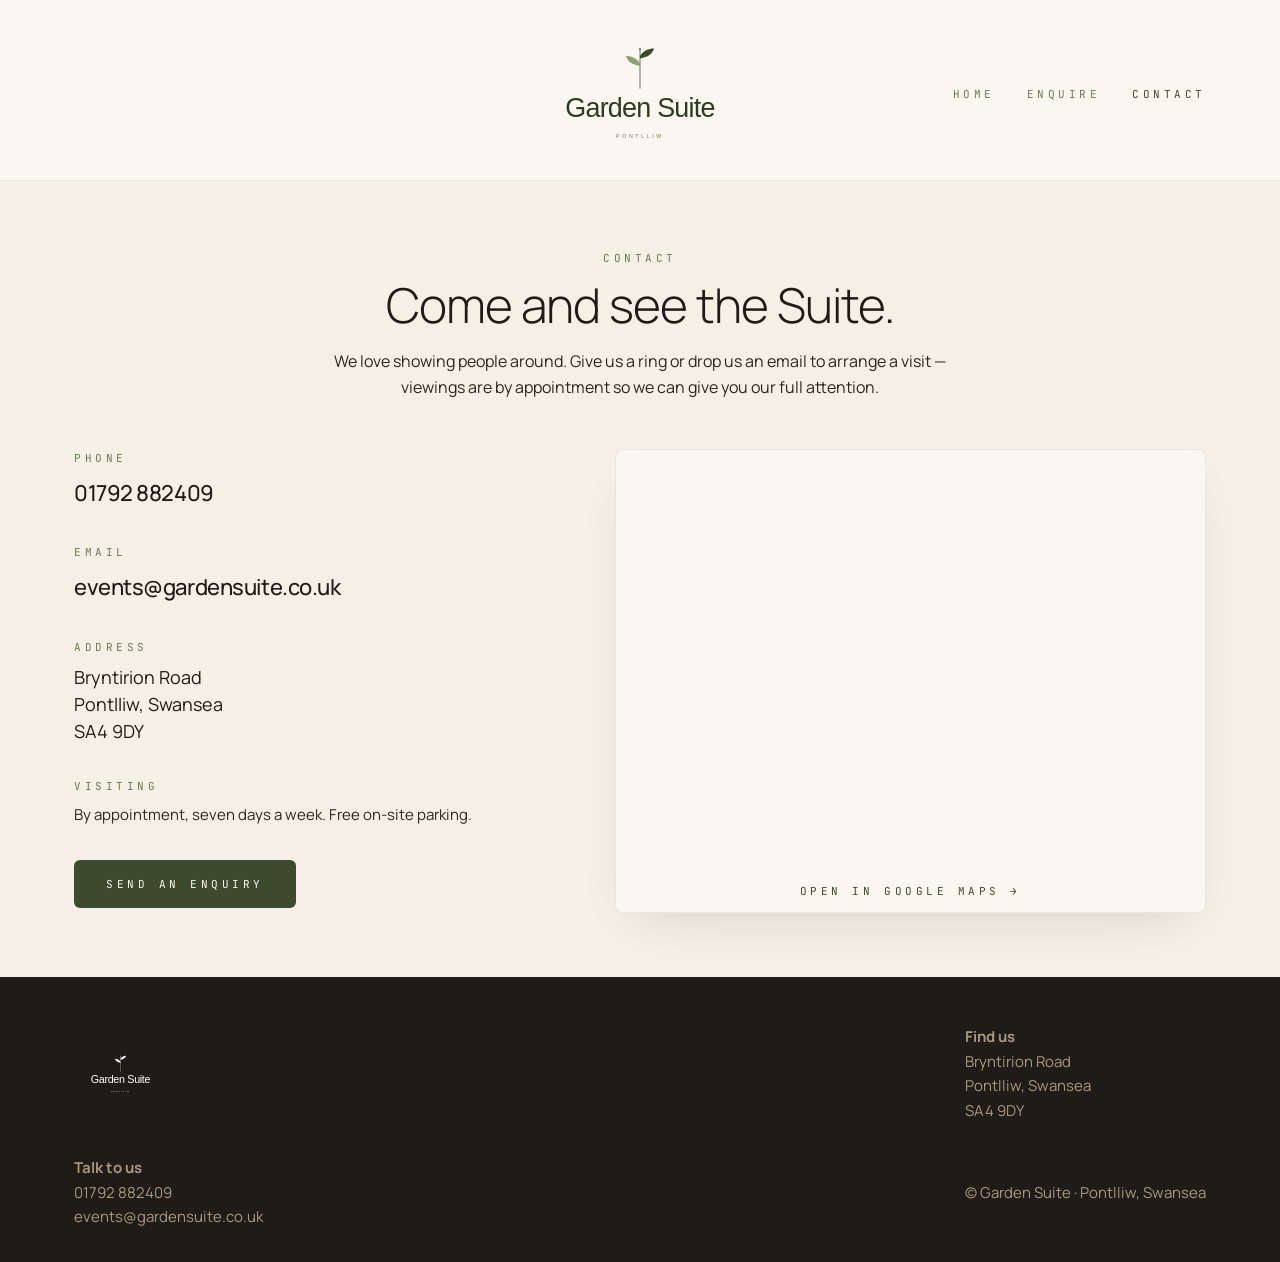
==== contact.html @ 17fd8cac "garden suite website live" ====
<!doctype html>
<html lang="en">
<head>
  <meta charset="utf-8" />
  <meta name="viewport" content="width=device-width, initial-scale=1" />
  <title>Contact — Garden Suite, Pontlliw, Swansea</title>
  <meta name="description" content="Visit Garden Suite at Bryntirion Road, Pontlliw, Swansea SA4 9DY. Call 01792 882409 or email events@gardensuite.co.uk." />
  <link rel="icon" type="image/png" sizes="32x32" href="brand/logo/png/favicon-32.png" />
  <link rel="icon" type="image/png" sizes="16x16" href="brand/logo/png/favicon-16.png" />
  <link rel="stylesheet" href="styles.css" />
</head>
<body>

  <header class="site-header">
    <div class="wrap">
      <a class="brand-link" href="index.html" aria-label="Garden Suite home">
        <img src="brand/logo/garden-suite-primary-transparent.svg" alt="Garden Suite" />
      </a>
      <nav class="nav" aria-label="Primary">
        <a href="index.html">Home</a>
        <a href="index.html#enquire">Enquire</a>
        <a href="contact.html" class="active">Contact</a>
      </nav>
    </div>
  </header>

  <section class="cream">
    <div class="wrap">
      <div class="section-head">
        <span class="gs-label">Contact</span>
        <h2>Come and see the Suite.</h2>
        <p>We love showing people around. Give us a ring or drop us an email to arrange a visit — viewings are by appointment so we can give you our full attention.</p>
      </div>

      <div class="contact-grid">
        <div class="contact-list">
          <div class="contact-item">
            <span class="gs-label">Phone</span>
            <div class="value"><a href="tel:+441792882409">01792 882409</a></div>
          </div>
          <div class="contact-item">
            <span class="gs-label">Email</span>
            <div class="value"><a href="mailto:events@gardensuite.co.uk">events@gardensuite.co.uk</a></div>
          </div>
          <div class="contact-item">
            <span class="gs-label">Address</span>
            <address>
              Bryntirion Road<br/>
              Pontlliw, Swansea<br/>
              SA4 9DY
            </address>
          </div>
          <div class="contact-item">
            <span class="gs-label">Visiting</span>
            <p style="font-size:15px;">By appointment, seven days a week. Free on-site parking.</p>
          </div>
          <div>
            <a class="btn" href="index.html#enquire">Send an enquiry</a>
          </div>
        </div>

        <div class="map-frame">
          <iframe
            title="Garden Suite location map"
            src="https://www.openstreetmap.org/export/embed.html?bbox=-4.0410%2C51.6850%2C-4.0230%2C51.6940&layer=mapnik&marker=51.6895%2C-4.0319"
            loading="lazy"
            referrerpolicy="no-referrer-when-downgrade"></iframe>
          <p style="text-align:center;font-family:var(--gs-font-mono);font-size:var(--gs-fs-label);letter-spacing:var(--gs-tracking-label);text-transform:uppercase;color:var(--gs-olive);padding:var(--gs-space-3) 0;background:var(--gs-paper);margin:0;"><a href="https://www.google.com/maps/search/?api=1&query=Bryntirion+Road+Pontlliw+Swansea+SA4+9DY" target="_blank" rel="noopener">Open in Google Maps →</a></p>
        </div>
      </div>
    </div>
  </section>

  <footer class="site-footer">
    <div class="wrap">
      <div>
        <img src="brand/logo/garden-suite-mono-white.svg" alt="Garden Suite" />
      </div>
      <div>
        <h4>Find us</h4>
        <p>Bryntirion Road<br/>Pontlliw, Swansea<br/>SA4 9DY</p>
      </div>
      <div>
        <h4>Talk to us</h4>
        <p><a href="tel:+441792882409">01792 882409</a><br/>
        <a href="mailto:events@gardensuite.co.uk">events@gardensuite.co.uk</a></p>
      </div>
      <div class="copy">© Garden Suite · Pontlliw, Swansea</div>
    </div>
  </footer>

</body>
</html>
---- styles.css ----
@import url('brand/tokens.css');
@import url('https://fonts.googleapis.com/css2?family=Manrope:wght@300;400;500;600;700&family=JetBrains+Mono:wght@400;500&display=swap');

* { box-sizing: border-box; margin: 0; padding: 0; }

html { scroll-behavior: smooth; }

body {
  background: var(--gs-paper);
  color: var(--gs-ink-soft);
  font-family: var(--gs-font-body);
  font-size: var(--gs-fs-body);
  line-height: 1.65;
  -webkit-font-smoothing: antialiased;
}

img { max-width: 100%; display: block; }
a { color: var(--gs-forest); text-decoration: none; transition: color 0.2s; }
a:hover { color: var(--gs-forest-deep); }

.wrap { max-width: 1180px; margin: 0 auto; padding: 0 var(--gs-space-6); }

/* ── Header (desktop: centered logo) ────────── */
.site-header {
  background: var(--gs-paper);
  padding: var(--gs-space-6) 0 var(--gs-space-4);
  border-bottom: 1px solid rgba(31, 27, 22, 0.06);
}
.site-header .wrap {
  display: grid;
  grid-template-columns: 1fr auto 1fr;
  align-items: center;
  gap: var(--gs-space-6);
}
.brand-link { justify-self: center; grid-column: 2; }
.brand-link img {
  height: 140px;
  width: auto;
}
.nav-left, .nav { display: flex; gap: var(--gs-space-8); align-items: center; }
.nav-left { justify-self: start; grid-column: 1; }
.nav { justify-self: end; grid-column: 3; }

.nav a, .nav-left a {
  font-family: var(--gs-font-mono);
  font-size: var(--gs-fs-label);
  letter-spacing: var(--gs-tracking-label);
  text-transform: uppercase;
  color: var(--gs-olive);
}
.nav a.active, .nav a:hover, .nav-left a:hover, .nav-left a.active { color: var(--gs-forest); }

.nav-mobile { display: none; }

/* ── Hero (full-width photo) ──────────── */
.hero {
  position: relative;
  min-height: 78vh;
  display: flex;
  align-items: center;
  overflow: hidden;
  background: var(--gs-ink);
}
.hero-bg { position: absolute; inset: 0; }
.hero-bg img { width: 100%; height: 100%; object-fit: cover; display: block; }
.hero-bg::after {
  content: "";
  position: absolute; inset: 0;
  background: linear-gradient(105deg, rgba(31,27,22,0.62) 0%, rgba(31,27,22,0.32) 50%, rgba(31,27,22,0.12) 100%);
}
.hero-content {
  position: relative;
  z-index: 1;
  color: var(--gs-paper);
  padding: var(--gs-space-16) 0;
  max-width: 720px;
}
.hero-content h1 {
  font-family: var(--gs-font-display);
  font-size: clamp(40px, 5.6vw, 76px);
  font-weight: 300;
  line-height: 1.06;
  letter-spacing: var(--gs-tracking-display);
  color: var(--gs-paper);
  margin-bottom: var(--gs-space-6);
}
.hero-content h1 .place { font-weight: 400; font-style: italic; }
.hero-content p.lede {
  font-size: 19px;
  color: var(--gs-paper);
  opacity: 0.95;
  margin-bottom: var(--gs-space-8);
  max-width: 560px;
}
.hero-ctas { display: flex; flex-wrap: wrap; gap: var(--gs-space-3); }

/* ── Buttons ──────────────────────────── */
.btn {
  display: inline-block;
  padding: 15px 32px;
  background: var(--gs-forest);
  color: var(--gs-paper);
  font-family: var(--gs-font-mono);
  font-size: var(--gs-fs-label);
  letter-spacing: var(--gs-tracking-label);
  text-transform: uppercase;
  border-radius: var(--gs-radius-md);
  border: none;
  cursor: pointer;
  transition: background 0.2s, transform 0.1s, color 0.2s;
}
.btn:hover { background: var(--gs-forest-deep); color: var(--gs-paper); }
.btn:active { transform: translateY(1px); }
.btn-ghost {
  background: transparent;
  color: var(--gs-forest);
  border: 1px solid var(--gs-forest);
}
.btn-ghost:hover { background: var(--gs-forest); color: var(--gs-paper); }

/* ── Sections ─────────────────────────── */
section { padding: var(--gs-space-16) 0; }
section.cream { background: var(--gs-cream); }
section.sage { background: var(--gs-sage); }

.section-eyebrow {
  font-family: var(--gs-font-mono);
  font-size: var(--gs-fs-label);
  letter-spacing: var(--gs-tracking-label);
  text-transform: uppercase;
  color: var(--gs-olive);
  margin-bottom: var(--gs-space-4);
  display: inline-block;
}
.section-title {
  font-family: var(--gs-font-display);
  font-size: clamp(32px, 3.6vw, 48px);
  font-weight: 300;
  line-height: 1.12;
  letter-spacing: var(--gs-tracking-tight);
  color: var(--gs-ink);
  margin-bottom: var(--gs-space-6);
}
.section-body {
  font-size: 17px;
  color: var(--gs-ink-soft);
  line-height: 1.75;
  margin-bottom: var(--gs-space-5);
  max-width: 52ch;
}
.section-body:last-child { margin-bottom: 0; }

/* ── What we do (2 col, tags) ────────── */
.what {
  display: grid;
  grid-template-columns: 1fr 1fr;
  gap: var(--gs-space-16);
  align-items: center;
}
.what-img {
  border-radius: var(--gs-radius-lg);
  overflow: hidden;
  aspect-ratio: 4/5;
  box-shadow: 0 30px 60px -30px rgba(31, 27, 22, 0.25);
}
.what-img img { width: 100%; height: 100%; object-fit: cover; }
.what-copy { max-width: 520px; }

.event-tags {
  display: flex;
  flex-wrap: wrap;
  gap: var(--gs-space-2);
  margin: var(--gs-space-2) 0 var(--gs-space-6);
}
.event-tags span {
  display: inline-block;
  padding: 6px 14px;
  border: 1px solid rgba(62, 74, 46, 0.22);
  border-radius: 999px;
  font-family: var(--gs-font-mono);
  font-size: var(--gs-fs-label);
  letter-spacing: 0.18em;
  text-transform: uppercase;
  color: var(--gs-forest);
  background: var(--gs-paper);
}

.menu-line {
  margin-top: var(--gs-space-6);
  padding-top: var(--gs-space-6);
  border-top: 1px solid rgba(31, 27, 22, 0.1);
  font-size: 16px;
  color: var(--gs-ink-soft);
  font-style: italic;
  max-width: 52ch;
}

/* ── Find us (map) ───────────────────── */
.find {
  display: grid;
  grid-template-columns: 1fr 1.3fr;
  gap: var(--gs-space-12);
  align-items: stretch;
}
.find-copy {
  max-width: 480px;
  display: flex;
  flex-direction: column;
  justify-content: center;
}
.find-meta {
  margin: var(--gs-space-4) 0 var(--gs-space-8);
  display: grid;
  gap: var(--gs-space-3);
}
.find-meta div {
  display: grid;
  grid-template-columns: 110px 1fr;
  gap: var(--gs-space-3);
  align-items: baseline;
  padding-bottom: var(--gs-space-3);
  border-bottom: 1px solid rgba(31, 27, 22, 0.08);
}
.find-meta div:last-child { border-bottom: 0; padding-bottom: 0; }
.find-meta .k {
  font-family: var(--gs-font-mono);
  font-size: var(--gs-fs-label);
  letter-spacing: var(--gs-tracking-label);
  text-transform: uppercase;
  color: var(--gs-olive);
}
.find-meta .v { color: var(--gs-ink); font-size: 16px; }

.map-frame {
  border-radius: var(--gs-radius-lg);
  overflow: hidden;
  border: 1px solid rgba(31, 27, 22, 0.08);
  box-shadow: 0 20px 50px -25px rgba(31, 27, 22, 0.18);
  background: var(--gs-paper);
  min-height: 460px;
  display: flex;
  flex-direction: column;
}
.map-frame iframe { display: block; width: 100%; flex: 1; min-height: 420px; border: 0; }
.leaflet-map { width: 100%; flex: 1; min-height: 420px; }
.leaflet-container { font-family: var(--gs-font-body); }
.leaflet-popup-content-wrapper { border-radius: var(--gs-radius-md); }
.leaflet-popup-content { font-size: 14px; line-height: 1.5; color: var(--gs-ink); }
.leaflet-popup-content strong { color: var(--gs-forest-deep); }
.map-link {
  display: block;
  text-align: center;
  padding: var(--gs-space-3) 0;
  font-family: var(--gs-font-mono);
  font-size: var(--gs-fs-label);
  letter-spacing: var(--gs-tracking-label);
  text-transform: uppercase;
  color: var(--gs-olive);
  border-top: 1px solid rgba(31, 27, 22, 0.08);
  background: var(--gs-paper);
}
.map-link:hover { color: var(--gs-forest); background: var(--gs-cream); }

/* ── Form ─────────────────────────────── */
.form-grid {
  display: grid;
  grid-template-columns: 5fr 4fr;
  gap: var(--gs-space-16);
  align-items: start;
}
form { display: grid; gap: var(--gs-space-4); }
.row-2 { display: grid; grid-template-columns: 1fr 1fr; gap: var(--gs-space-4); }
.field label {
  display: block;
  font-family: var(--gs-font-mono);
  font-size: var(--gs-fs-label);
  letter-spacing: var(--gs-tracking-label);
  text-transform: uppercase;
  color: var(--gs-olive);
  margin-bottom: var(--gs-space-2);
}
.field input,
.field select,
.field textarea {
  width: 100%;
  padding: 13px 15px;
  background: var(--gs-paper);
  border: 1px solid rgba(31, 27, 22, 0.12);
  border-radius: var(--gs-radius-md);
  font-family: var(--gs-font-body);
  font-size: 15px;
  color: var(--gs-ink);
  transition: border-color 0.2s, box-shadow 0.2s;
}
.field textarea { min-height: 130px; resize: vertical; }
.field input:focus,
.field select:focus,
.field textarea:focus {
  outline: none;
  border-color: var(--gs-forest);
  box-shadow: 0 0 0 3px rgba(62, 74, 46, 0.12);
}
.form-meta {
  font-family: var(--gs-font-mono);
  font-size: var(--gs-fs-small);
  color: var(--gs-olive);
  margin-top: var(--gs-space-6);
  line-height: 1.9;
}
.form-actions { margin-top: var(--gs-space-3); }
.form-success {
  display: none;
  padding: var(--gs-space-4);
  background: var(--gs-paper);
  border: 1px solid var(--gs-forest);
  border-radius: var(--gs-radius-md);
  color: var(--gs-forest-deep);
  font-size: 15px;
}
.form-success.show { display: block; }

/* ── Contact page ─────────────────────── */
.contact-grid {
  display: grid;
  grid-template-columns: 1fr 1.2fr;
  gap: var(--gs-space-12);
  align-items: start;
}
.contact-list { display: grid; gap: var(--gs-space-8); }
.contact-item .gs-label { margin-bottom: var(--gs-space-2); display: block; }
.contact-item .value {
  font-family: var(--gs-font-display);
  font-size: 22px;
  font-weight: 500;
  color: var(--gs-ink);
  letter-spacing: var(--gs-tracking-tight);
}
.contact-item .value a { color: var(--gs-ink); }
.contact-item .value a:hover { color: var(--gs-forest); }
.contact-item address {
  font-style: normal;
  font-family: var(--gs-font-display);
  font-size: 18px;
  color: var(--gs-ink);
  line-height: 1.5;
}
.section-head {
  text-align: center;
  max-width: 640px;
  margin: 0 auto var(--gs-space-12);
}
.section-head h2 { font-family: var(--gs-font-display); font-size: var(--gs-fs-h1); font-weight: 300; line-height: 1.1; letter-spacing: var(--gs-tracking-tight); color: var(--gs-ink); margin-bottom: var(--gs-space-4); }
.section-head .gs-label { display: inline-block; margin-bottom: var(--gs-space-3); }
.section-head p { color: var(--gs-ink-soft); font-size: 16px; }

/* ── Footer ───────────────────────────── */
.site-footer {
  background: var(--gs-ink);
  color: var(--gs-taupe);
  padding: var(--gs-space-12) 0 var(--gs-space-8);
}
.site-footer .wrap {
  display: grid;
  grid-template-columns: 1fr auto;
  gap: var(--gs-space-8);
  align-items: center;
}
.site-footer img { height: 56px; width: auto; }
.site-footer a { color: var(--gs-taupe); }
.site-footer a:hover { color: var(--gs-paper); }
.footer-meta {
  font-family: var(--gs-font-mono);
  font-size: var(--gs-fs-small);
  letter-spacing: 0.05em;
  text-align: right;
  line-height: 1.9;
}
.footer-meta .name { color: var(--gs-paper); display: block; margin-bottom: var(--gs-space-2); }
.footer-meta .links { color: var(--gs-taupe); }
.footer-meta .links a { margin: 0 var(--gs-space-2); }
.footer-copy {
  grid-column: 1 / -1;
  margin-top: var(--gs-space-8);
  padding-top: var(--gs-space-6);
  border-top: 1px solid rgba(168, 152, 130, 0.15);
  font-family: var(--gs-font-mono);
  font-size: var(--gs-fs-label);
  letter-spacing: var(--gs-tracking-label);
  text-transform: uppercase;
  color: var(--gs-taupe-deep);
  text-align: center;
}

/* ── Responsive ───────────────────────── */
@media (max-width: 880px) {
  /* Mobile header: logo LEFT, simple Home/Contact RIGHT */
  .site-header { padding: var(--gs-space-4) 0; }
  .site-header .wrap {
    display: flex;
    flex-direction: row;
    align-items: center;
    justify-content: space-between;
    gap: var(--gs-space-4);
    padding: 0 var(--gs-space-8);
  }
  .wrap { padding: 0 var(--gs-space-8); }
  .brand-link { justify-self: start; }
  .brand-link img { height: 120px; }
  .nav-left, .nav { display: none; }
  .nav-mobile {
    display: flex;
    gap: var(--gs-space-6);
    align-items: center;
  }
  .nav-mobile a {
    font-family: var(--gs-font-mono);
    font-size: var(--gs-fs-label);
    letter-spacing: var(--gs-tracking-label);
    text-transform: uppercase;
    color: var(--gs-olive);
  }
  .nav-mobile a.active, .nav-mobile a:hover { color: var(--gs-forest); }

  .hero { min-height: 64vh; }
  .hero-content { padding: var(--gs-space-12) var(--gs-space-8); }

  .what, .find, .form-grid, .contact-grid {
    grid-template-columns: 1fr;
    gap: var(--gs-space-12);
  }
  .what-img { aspect-ratio: 4/3; }
  .row-2 { grid-template-columns: 1fr; }

  .find-meta div { grid-template-columns: 96px 1fr; }

  .site-footer .wrap { grid-template-columns: 1fr; text-align: center; }
  .footer-meta { text-align: center; }

  section { padding: var(--gs-space-12) 0; }
}
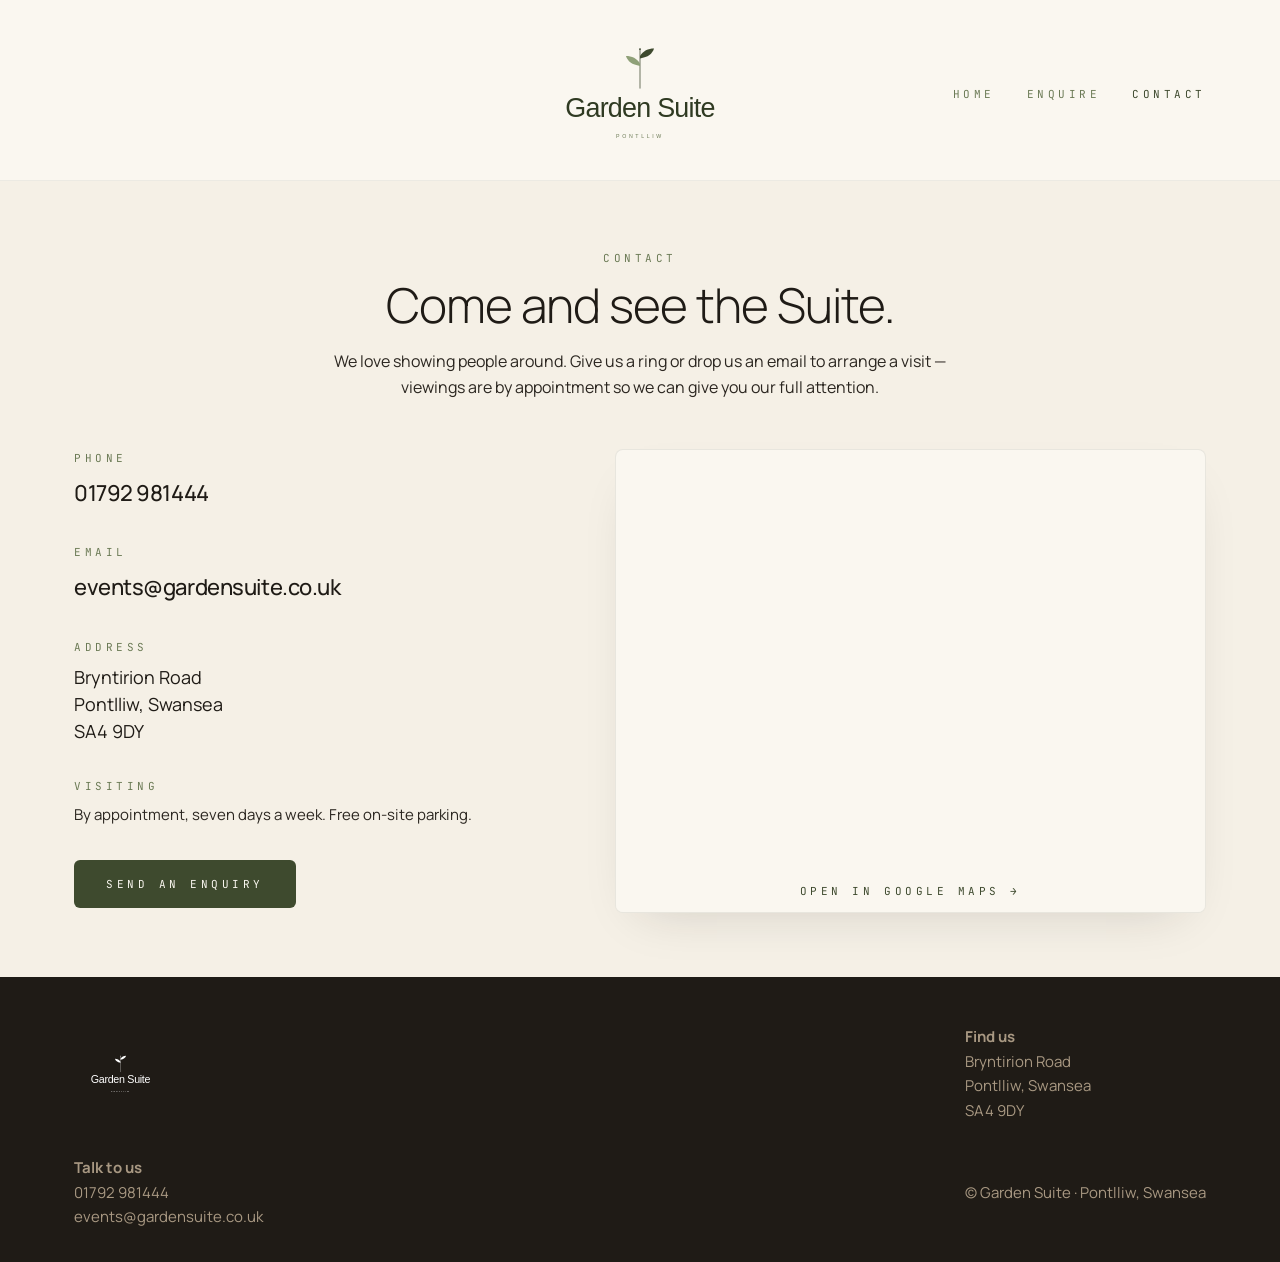
==== commit f65f502b: "Update phone number to 01792 981444 Co-Authored-By: Claude Opus 5.5 <noreply@anthropic.com> Claude-S" ====
--- a/contact.html
+++ b/contact.html
@@ -4,7 +4,7 @@
   <meta charset="utf-8" />
   <meta name="viewport" content="width=device-width, initial-scale=1" />
   <title>Contact — Garden Suite, Pontlliw, Swansea</title>
-  <meta name="description" content="Visit Garden Suite at Bryntirion Road, Pontlliw, Swansea SA4 9DY. Call 01792 882409 or email events@gardensuite.co.uk." />
+  <meta name="description" content="Visit Garden Suite at Bryntirion Road, Pontlliw, Swansea SA4 9DY. Call 01792 981444 or email events@gardensuite.co.uk." />
   <link rel="icon" type="image/png" sizes="32x32" href="brand/logo/png/favicon-32.png" />
   <link rel="icon" type="image/png" sizes="16x16" href="brand/logo/png/favicon-16.png" />
   <link rel="stylesheet" href="styles.css" />
@@ -36,7 +36,7 @@
         <div class="contact-list">
           <div class="contact-item">
             <span class="gs-label">Phone</span>
-            <div class="value"><a href="tel:+441792882409">01792 882409</a></div>
+            <div class="value"><a href="tel:+441792981444">01792 981444</a></div>
           </div>
           <div class="contact-item">
             <span class="gs-label">Email</span>
@@ -82,7 +82,7 @@
       </div>
       <div>
         <h4>Talk to us</h4>
-        <p><a href="tel:+441792882409">01792 882409</a><br/>
+        <p><a href="tel:+441792981444">01792 981444</a><br/>
         <a href="mailto:events@gardensuite.co.uk">events@gardensuite.co.uk</a></p>
       </div>
       <div class="copy">© Garden Suite · Pontlliw, Swansea</div>
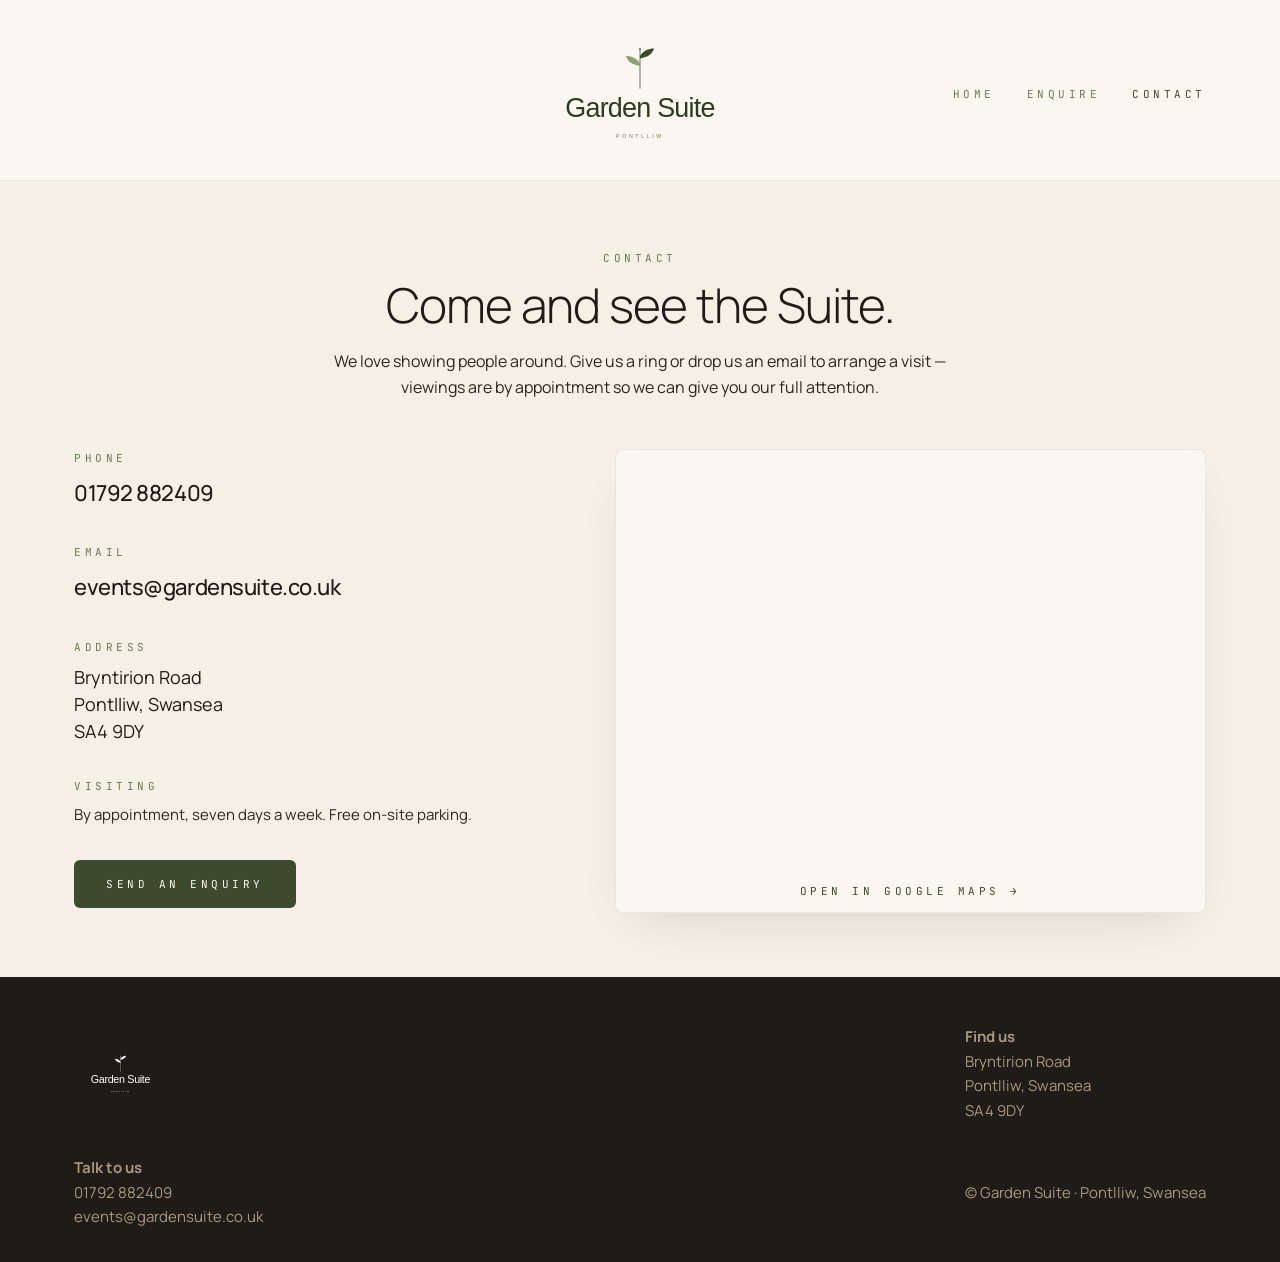
==== commit b7dffbbf: "Revert site to original state at owner's request Restores the original index.html, contact.html and " ====
--- a/contact.html
+++ b/contact.html
@@ -4,7 +4,7 @@
   <meta charset="utf-8" />
   <meta name="viewport" content="width=device-width, initial-scale=1" />
   <title>Contact — Garden Suite, Pontlliw, Swansea</title>
-  <meta name="description" content="Visit Garden Suite at Bryntirion Road, Pontlliw, Swansea SA4 9DY. Call 01792 981444 or email events@gardensuite.co.uk." />
+  <meta name="description" content="Visit Garden Suite at Bryntirion Road, Pontlliw, Swansea SA4 9DY. Call 01792 882409 or email events@gardensuite.co.uk." />
   <link rel="icon" type="image/png" sizes="32x32" href="brand/logo/png/favicon-32.png" />
   <link rel="icon" type="image/png" sizes="16x16" href="brand/logo/png/favicon-16.png" />
   <link rel="stylesheet" href="styles.css" />
@@ -36,7 +36,7 @@
         <div class="contact-list">
           <div class="contact-item">
             <span class="gs-label">Phone</span>
-            <div class="value"><a href="tel:+441792981444">01792 981444</a></div>
+            <div class="value"><a href="tel:+441792882409">01792 882409</a></div>
           </div>
           <div class="contact-item">
             <span class="gs-label">Email</span>
@@ -82,7 +82,7 @@
       </div>
       <div>
         <h4>Talk to us</h4>
-        <p><a href="tel:+441792981444">01792 981444</a><br/>
+        <p><a href="tel:+441792882409">01792 882409</a><br/>
         <a href="mailto:events@gardensuite.co.uk">events@gardensuite.co.uk</a></p>
       </div>
       <div class="copy">© Garden Suite · Pontlliw, Swansea</div>
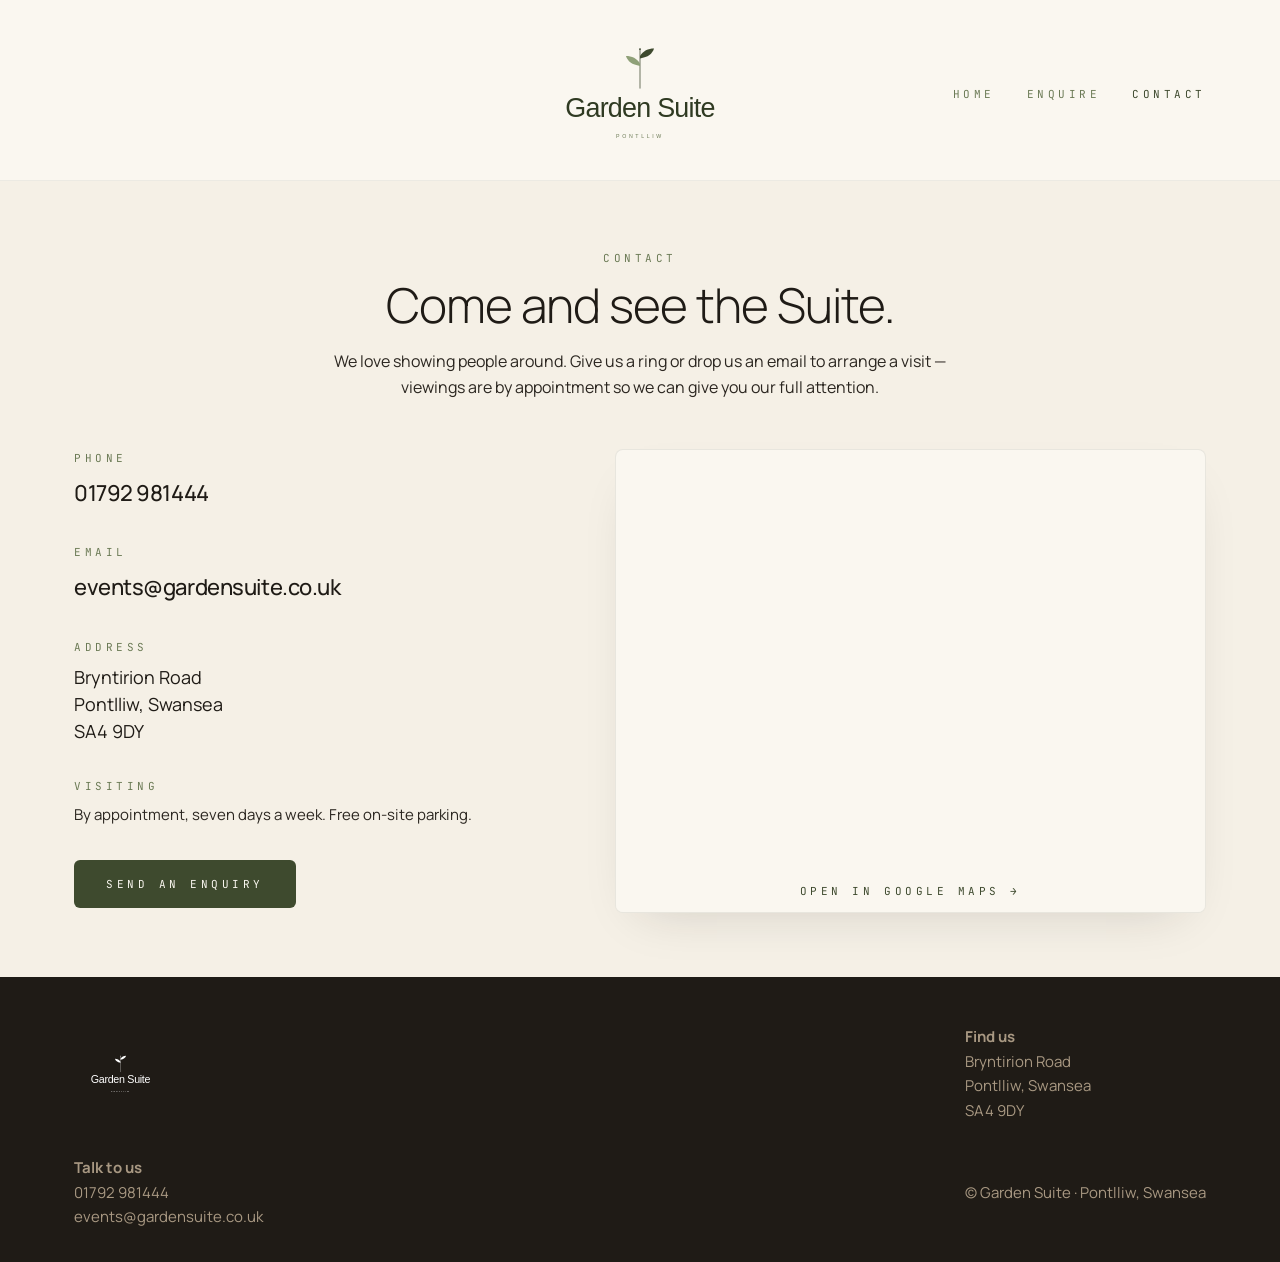
==== commit 7cc2dd89: "Update phone number to 01792 981444 Co-Authored-By: Claude Opus 5.5 <noreply@anthropic.com> Claude-S" ====
--- a/contact.html
+++ b/contact.html
@@ -4,7 +4,7 @@
   <meta charset="utf-8" />
   <meta name="viewport" content="width=device-width, initial-scale=1" />
   <title>Contact — Garden Suite, Pontlliw, Swansea</title>
-  <meta name="description" content="Visit Garden Suite at Bryntirion Road, Pontlliw, Swansea SA4 9DY. Call 01792 882409 or email events@gardensuite.co.uk." />
+  <meta name="description" content="Visit Garden Suite at Bryntirion Road, Pontlliw, Swansea SA4 9DY. Call 01792 981444 or email events@gardensuite.co.uk." />
   <link rel="icon" type="image/png" sizes="32x32" href="brand/logo/png/favicon-32.png" />
   <link rel="icon" type="image/png" sizes="16x16" href="brand/logo/png/favicon-16.png" />
   <link rel="stylesheet" href="styles.css" />
@@ -36,7 +36,7 @@
         <div class="contact-list">
           <div class="contact-item">
             <span class="gs-label">Phone</span>
-            <div class="value"><a href="tel:+441792882409">01792 882409</a></div>
+            <div class="value"><a href="tel:+441792981444">01792 981444</a></div>
           </div>
           <div class="contact-item">
             <span class="gs-label">Email</span>
@@ -61,8 +61,8 @@
 
         <div class="map-frame">
           <iframe
-            title="Garden Suite location map"
-            src="https://www.openstreetmap.org/export/embed.html?bbox=-4.0410%2C51.6850%2C-4.0230%2C51.6940&layer=mapnik&marker=51.6895%2C-4.0319"
+            title="Map of Garden Suite, Bryntirion Road, Pontlliw, Swansea SA4 9DY"
+            src="https://maps.google.com/maps?q=Bryntirion+Road,+Pontlliw,+Swansea+SA4+9DY&amp;z=15&amp;output=embed"
             loading="lazy"
             referrerpolicy="no-referrer-when-downgrade"></iframe>
           <p style="text-align:center;font-family:var(--gs-font-mono);font-size:var(--gs-fs-label);letter-spacing:var(--gs-tracking-label);text-transform:uppercase;color:var(--gs-olive);padding:var(--gs-space-3) 0;background:var(--gs-paper);margin:0;"><a href="https://www.google.com/maps/search/?api=1&query=Bryntirion+Road+Pontlliw+Swansea+SA4+9DY" target="_blank" rel="noopener">Open in Google Maps →</a></p>
@@ -82,7 +82,7 @@
       </div>
       <div>
         <h4>Talk to us</h4>
-        <p><a href="tel:+441792882409">01792 882409</a><br/>
+        <p><a href="tel:+441792981444">01792 981444</a><br/>
         <a href="mailto:events@gardensuite.co.uk">events@gardensuite.co.uk</a></p>
       </div>
       <div class="copy">© Garden Suite · Pontlliw, Swansea</div>
--- a/styles.css
+++ b/styles.css
@@ -62,11 +62,11 @@
   background: var(--gs-ink);
 }
 .hero-bg { position: absolute; inset: 0; }
-.hero-bg img { width: 100%; height: 100%; object-fit: cover; display: block; }
+.hero-bg img, .hero-bg video { width: 100%; height: 100%; object-fit: cover; display: block; }
 .hero-bg::after {
   content: "";
   position: absolute; inset: 0;
-  background: linear-gradient(105deg, rgba(31,27,22,0.62) 0%, rgba(31,27,22,0.32) 50%, rgba(31,27,22,0.12) 100%);
+  background: linear-gradient(105deg, rgba(31,27,22,0.70) 0%, rgba(31,27,22,0.45) 55%, rgba(31,27,22,0.20) 100%);
 }
 .hero-content {
   position: relative;
@@ -164,6 +164,14 @@
   box-shadow: 0 30px 60px -30px rgba(31, 27, 22, 0.25);
 }
 .what-img img { width: 100%; height: 100%; object-fit: cover; }
+.form-img {
+  margin-top: var(--gs-space-8);
+  border-radius: var(--gs-radius-lg);
+  overflow: hidden;
+  aspect-ratio: 4/3;
+  box-shadow: 0 30px 60px -30px rgba(31, 27, 22, 0.25);
+}
+.form-img img { width: 100%; height: 100%; object-fit: cover; object-position: center 35%; }
 .what-copy { max-width: 520px; }
 
 .event-tags {
@@ -242,11 +250,6 @@
   flex-direction: column;
 }
 .map-frame iframe { display: block; width: 100%; flex: 1; min-height: 420px; border: 0; }
-.leaflet-map { width: 100%; flex: 1; min-height: 420px; }
-.leaflet-container { font-family: var(--gs-font-body); }
-.leaflet-popup-content-wrapper { border-radius: var(--gs-radius-md); }
-.leaflet-popup-content { font-size: 14px; line-height: 1.5; color: var(--gs-ink); }
-.leaflet-popup-content strong { color: var(--gs-forest-deep); }
 .map-link {
   display: block;
   text-align: center;
